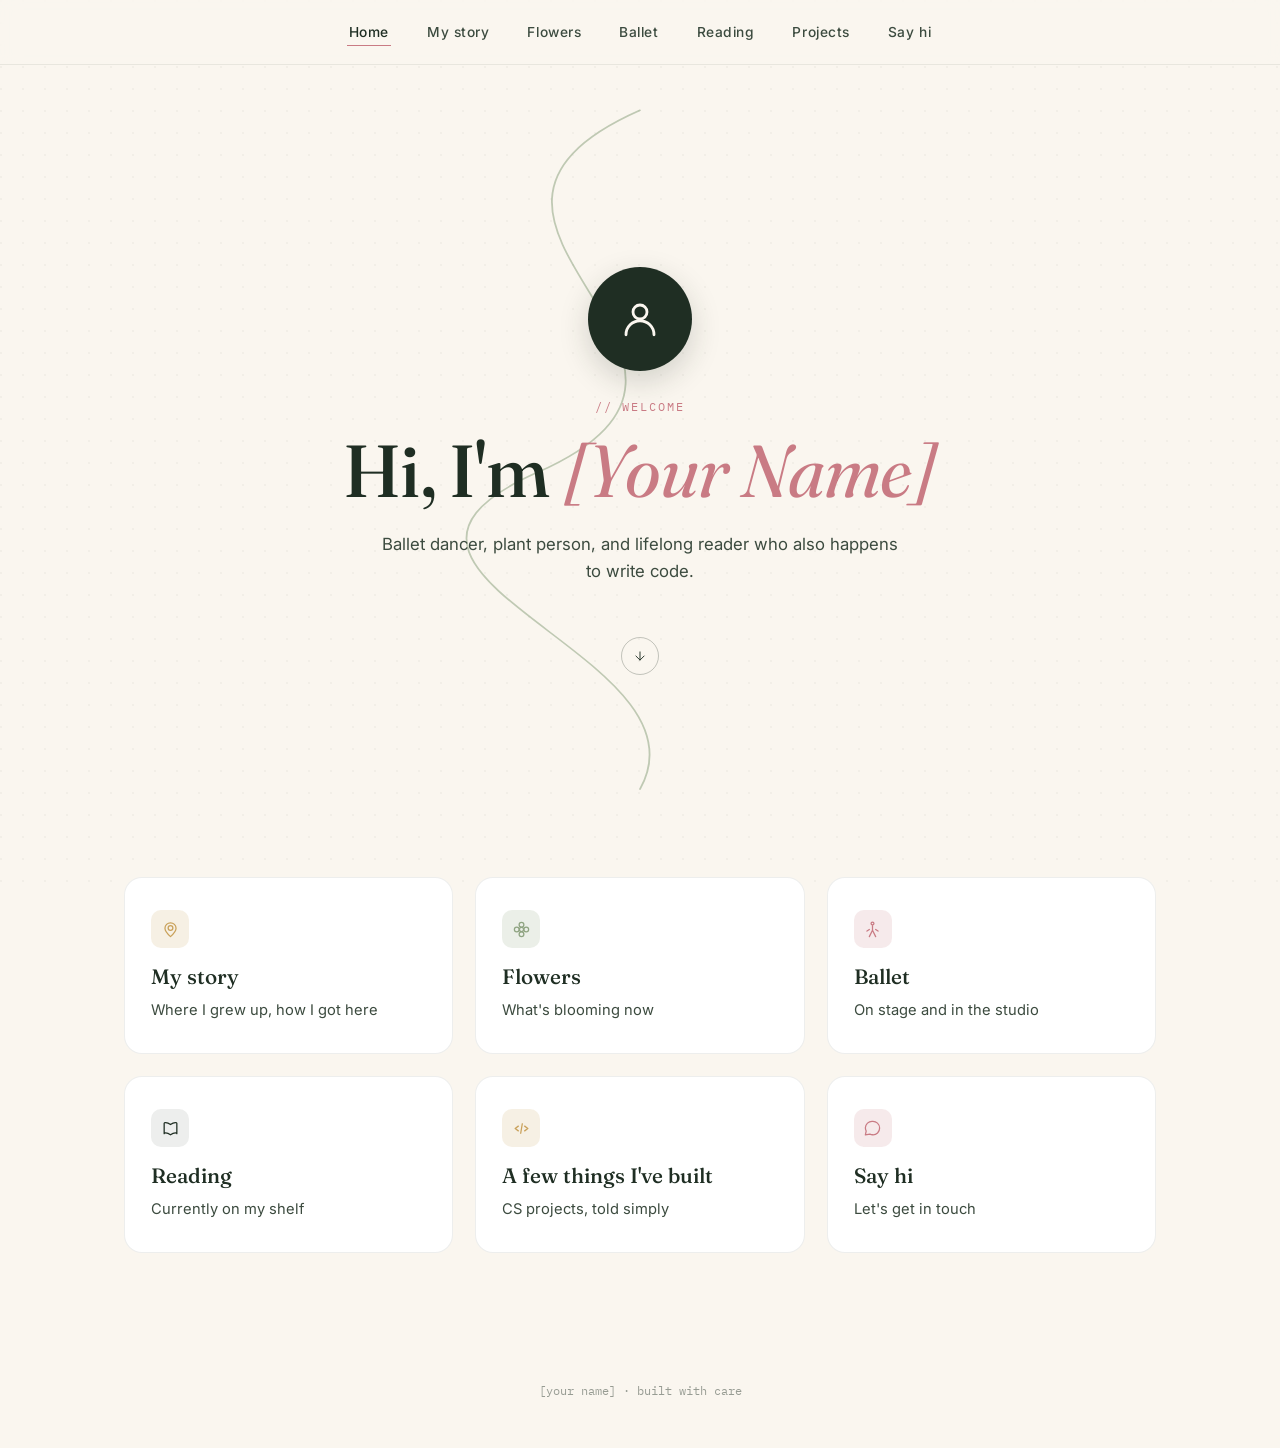
==== homepage/index.html @ a5c93cb5 "Add index.html" ====
<!DOCTYPE html>
<html lang="en">
<head>
<meta charset="UTF-8">
<meta name="viewport" content="width=device-width, initial-scale=1.0">
<title>[Your Name] — Home</title>
<link rel="preconnect" href="https://fonts.googleapis.com">
<link href="https://fonts.googleapis.com/css2?family=Fraunces:ital,opsz,wght@0,9..144,300;0,9..144,500;0,9..144,600;1,9..144,400&family=Inter:wght@400;500;600&family=IBM+Plex+Mono:wght@400;500&display=swap" rel="stylesheet">
<style>
  :root{
    --ink:#1F2E23;
    --paper:#FAF6EF;
    --rose:#C97B84;
    --sage:#8FA482;
    --gold:#C9A15A;
    --ink-soft:#3C4B3F;
  }

  *{margin:0;padding:0;box-sizing:border-box;}

  html{scroll-behavior:smooth;}

  body{
    background:var(--paper);
    color:var(--ink);
    font-family:'Inter',sans-serif;
    -webkit-font-smoothing:antialiased;
    overflow-x:hidden;
  }

  /* subtle paper texture */
  body::before{
    content:"";
    position:fixed;
    inset:0;
    background-image:radial-gradient(circle at 1px 1px, rgba(31,46,35,0.035) 1px, transparent 0);
    background-size:22px 22px;
    pointer-events:none;
    z-index:0;
  }

  a{color:inherit;text-decoration:none;}

  /* NAV */
  nav{
    position:sticky;
    top:0;
    z-index:20;
    display:flex;
    align-items:center;
    justify-content:center;
    gap:clamp(14px,3vw,34px);
    padding:20px 24px;
    background:rgba(250,246,239,0.86);
    backdrop-filter:blur(10px);
    border-bottom:1px solid rgba(31,46,35,0.08);
    flex-wrap:wrap;
  }

  nav a{
    font-size:0.86rem;
    letter-spacing:0.04em;
    font-weight:500;
    color:var(--ink-soft);
    position:relative;
    padding:4px 2px;
    transition:color 0.25s ease;
  }

  nav a.current{color:var(--ink);}

  nav a::after{
    content:"";
    position:absolute;
    left:0; right:0; bottom:-2px;
    height:1px;
    background:var(--rose);
    transform:scaleX(0);
    transform-origin:left;
    transition:transform 0.3s ease;
  }

  nav a:hover::after,
  nav a.current::after{transform:scaleX(1);}

  /* HERO */
  .hero{
    position:relative;
    min-height:88vh;
    display:flex;
    flex-direction:column;
    align-items:center;
    justify-content:center;
    text-align:center;
    padding:80px 24px 60px;
    z-index:1;
  }

  .stem-svg{
    position:absolute;
    top:0; left:0;
    width:100%;
    height:100%;
    z-index:0;
    pointer-events:none;
    opacity:0.55;
  }

  .stem-path{
    fill:none;
    stroke:var(--sage);
    stroke-width:1.4;
    stroke-linecap:round;
    stroke-dasharray:1400;
    stroke-dashoffset:1400;
    animation:draw 2.4s ease forwards 0.3s;
  }

  @keyframes draw{ to { stroke-dashoffset:0; } }

  .avatar{
    width:104px;
    height:104px;
    border-radius:50%;
    background:var(--ink);
    display:flex;
    align-items:center;
    justify-content:center;
    margin-bottom:28px;
    position:relative;
    z-index:1;
    box-shadow:0 10px 30px rgba(31,46,35,0.18);
  }

  .avatar svg{width:42px;height:42px;stroke:var(--paper);}

  .eyebrow{
    font-family:'IBM Plex Mono',monospace;
    font-size:0.72rem;
    letter-spacing:0.18em;
    text-transform:uppercase;
    color:var(--rose);
    margin-bottom:18px;
    position:relative;
    z-index:1;
  }

  h1{
    font-family:'Fraunces',serif;
    font-weight:500;
    font-size:clamp(2.6rem,7vw,4.6rem);
    line-height:1.05;
    letter-spacing:-0.01em;
    position:relative;
    z-index:1;
  }

  h1 em{
    font-style:italic;
    font-weight:400;
    color:var(--rose);
  }

  .tagline{
    max-width:520px;
    margin:22px auto 0;
    font-size:1.05rem;
    line-height:1.6;
    color:var(--ink-soft);
    position:relative;
    z-index:1;
  }

  .scroll-cue{
    margin-top:52px;
    width:38px;
    height:38px;
    border-radius:50%;
    border:1px solid rgba(31,46,35,0.25);
    display:flex;
    align-items:center;
    justify-content:center;
    animation:bob 2.2s ease-in-out infinite;
    position:relative;
    z-index:1;
  }

  @keyframes bob{
    0%,100%{transform:translateY(0);}
    50%{transform:translateY(6px);}
  }

  /* SECTIONS GRID */
  .sections{
    max-width:1080px;
    margin:0 auto;
    padding:20px 24px 100px;
    display:grid;
    grid-template-columns:repeat(3,1fr);
    gap:22px;
    position:relative;
    z-index:1;
  }

  @media (max-width:820px){
    .sections{grid-template-columns:repeat(2,1fr);}
  }
  @media (max-width:560px){
    .sections{grid-template-columns:1fr;}
  }

  .card{
    background:#fff;
    border:1px solid rgba(31,46,35,0.08);
    border-radius:18px;
    padding:32px 26px;
    display:flex;
    flex-direction:column;
    gap:10px;
    transition:transform 0.35s cubic-bezier(.2,.8,.2,1), box-shadow 0.35s ease, border-color 0.35s ease;
  }

  .card:hover{
    transform:translateY(-6px);
    box-shadow:0 18px 34px rgba(31,46,35,0.10);
    border-color:transparent;
  }

  .card .icon{
    width:38px;height:38px;
    display:flex;align-items:center;justify-content:center;
    border-radius:10px;
    margin-bottom:6px;
  }

  .card .icon svg{width:19px;height:19px;}

  .card h3{
    font-family:'Fraunces',serif;
    font-weight:500;
    font-size:1.3rem;
  }

  .card p{
    font-size:0.92rem;
    color:var(--ink-soft);
    line-height:1.5;
  }

  .card.wide{grid-column:span 1;}

  /* per-card accent */
  .c-story .icon{background:rgba(201,161,90,0.16);}
  .c-story .icon svg{stroke:var(--gold);}
  .c-flowers .icon{background:rgba(143,164,130,0.18);}
  .c-flowers .icon svg{stroke:var(--sage);}
  .c-ballet .icon{background:rgba(201,123,132,0.16);}
  .c-ballet .icon svg{stroke:var(--rose);}
  .c-reading .icon{background:rgba(31,46,35,0.08);}
  .c-reading .icon svg{stroke:var(--ink);}
  .c-projects .icon{background:rgba(201,161,90,0.16);}
  .c-projects .icon svg{stroke:var(--gold);}
  .c-hi .icon{background:rgba(201,123,132,0.16);}
  .c-hi .icon svg{stroke:var(--rose);}

  footer{
    text-align:center;
    padding:30px 24px 50px;
    font-family:'IBM Plex Mono',monospace;
    font-size:0.74rem;
    color:rgba(31,46,35,0.45);
    position:relative;
    z-index:1;
  }

  @media (prefers-reduced-motion: reduce){
    .stem-path{animation:none;stroke-dashoffset:0;}
    .scroll-cue{animation:none;}
    html{scroll-behavior:auto;}
  }
</style>
</head>
<body>

<nav>
  <a href="index.html" class="current">Home</a>
  <a href="story.html">My story</a>
  <a href="flowers.html">Flowers</a>
  <a href="ballet.html">Ballet</a>
  <a href="reading.html">Reading</a>
  <a href="projects.html">Projects</a>
  <a href="say-hi.html">Say hi</a>
</nav>

<section class="hero">
  <svg class="stem-svg" viewBox="0 0 1000 700" preserveAspectRatio="none">
    <path class="stem-path" d="M 500 40 C 300 140, 620 260, 420 360 C 240 450, 560 520, 500 640" />
  </svg>

  <div class="avatar">
    <svg viewBox="0 0 24 24" fill="none" stroke-width="1.6" stroke-linecap="round" stroke-linejoin="round">
      <circle cx="12" cy="8" r="4"></circle>
      <path d="M4 21c0-4.4 3.6-8 8-8s8 3.6 8 8"></path>
    </svg>
  </div>

  <p class="eyebrow">// welcome</p>
  <h1>Hi, I'm <em>[Your Name]</em></h1>
  <p class="tagline">Ballet dancer, plant person, and lifelong reader who also happens to write code.</p>

  <div class="scroll-cue">
    <svg width="14" height="14" viewBox="0 0 24 24" fill="none" stroke="#1F2E23" stroke-width="1.6" stroke-linecap="round" stroke-linejoin="round"><path d="M12 5v14M5 12l7 7 7-7"/></svg>
  </div>
</section>

<div class="sections">

  <a class="card c-story" href="story.html">
    <div class="icon"><svg viewBox="0 0 24 24" fill="none" stroke-width="1.6" stroke-linecap="round" stroke-linejoin="round"><circle cx="12" cy="10" r="3"></circle><path d="M12 21c-4-3.5-7-6.8-7-10.5A7 7 0 0 1 19 10.5C19 14.2 16 17.5 12 21z"></path></svg></div>
    <h3>My story</h3>
    <p>Where I grew up, how I got here</p>
  </a>

  <a class="card c-flowers" href="flowers.html">
    <div class="icon"><svg viewBox="0 0 24 24" fill="none" stroke-width="1.6" stroke-linecap="round" stroke-linejoin="round"><circle cx="12" cy="12" r="2.6"></circle><path d="M12 3c1.8 0 3 1.5 3 3s-1.2 3-3 3-3-1.5-3-3 1.2-3 3-3zM12 15c1.8 0 3 1.5 3 3s-1.2 3-3 3-3-1.5-3-3 1.2-3 3-3zM21 12c0 1.8-1.5 3-3 3s-3-1.2-3-3 1.5-3 3-3 3 1.2 3 3zM9 12c0 1.8-1.5 3-3 3s-3-1.2-3-3 1.5-3 3-3 3 1.2 3 3z"></path></svg></div>
    <h3>Flowers</h3>
    <p>What's blooming now</p>
  </a>

  <a class="card c-ballet" href="ballet.html">
    <div class="icon"><svg viewBox="0 0 24 24" fill="none" stroke-width="1.6" stroke-linecap="round" stroke-linejoin="round"><circle cx="12" cy="4.5" r="1.8"></circle><path d="M12 7v6l-4 8M12 13l4 8M8 12l-3 2M16 12l3 2"></path></svg></div>
    <h3>Ballet</h3>
    <p>On stage and in the studio</p>
  </a>

  <a class="card c-reading" href="reading.html">
    <div class="icon"><svg viewBox="0 0 24 24" fill="none" stroke-width="1.6" stroke-linecap="round" stroke-linejoin="round"><path d="M4 5.5C4 5 4.5 4.5 6 4.5c2 0 4 1 6 2.5 2-1.5 4-2.5 6-2.5 1.5 0 2 .5 2 1v13c0-.5-.5-1-2-1-2 0-4 1-6 2.5-2-1.5-4-2.5-6-2.5-1.5 0-2 .5-2 1z"></path></svg></div>
    <h3>Reading</h3>
    <p>Currently on my shelf</p>
  </a>

  <a class="card c-projects" href="projects.html">
    <div class="icon"><svg viewBox="0 0 24 24" fill="none" stroke-width="1.6" stroke-linecap="round" stroke-linejoin="round"><path d="M8 9l-4 3 4 3M16 9l4 3-4 3M13 6l-2 12"></path></svg></div>
    <h3>A few things I've built</h3>
    <p>CS projects, told simply</p>
  </a>

  <a class="card c-hi" href="say-hi.html">
    <div class="icon"><svg viewBox="0 0 24 24" fill="none" stroke-width="1.6" stroke-linecap="round" stroke-linejoin="round"><path d="M21 11.5a8.4 8.4 0 0 1-8.8 8.4 8.6 8.6 0 0 1-3.5-.8L3 20l1-4.8a8.4 8.4 0 0 1-1-4A8.4 8.4 0 0 1 11.8 3a8.5 8.5 0 0 1 9.2 8.5z"></path></svg></div>
    <h3>Say hi</h3>
    <p>Let's get in touch</p>
  </a>

</div>

<footer>[your name] · built with care</footer>

</body>
</html>
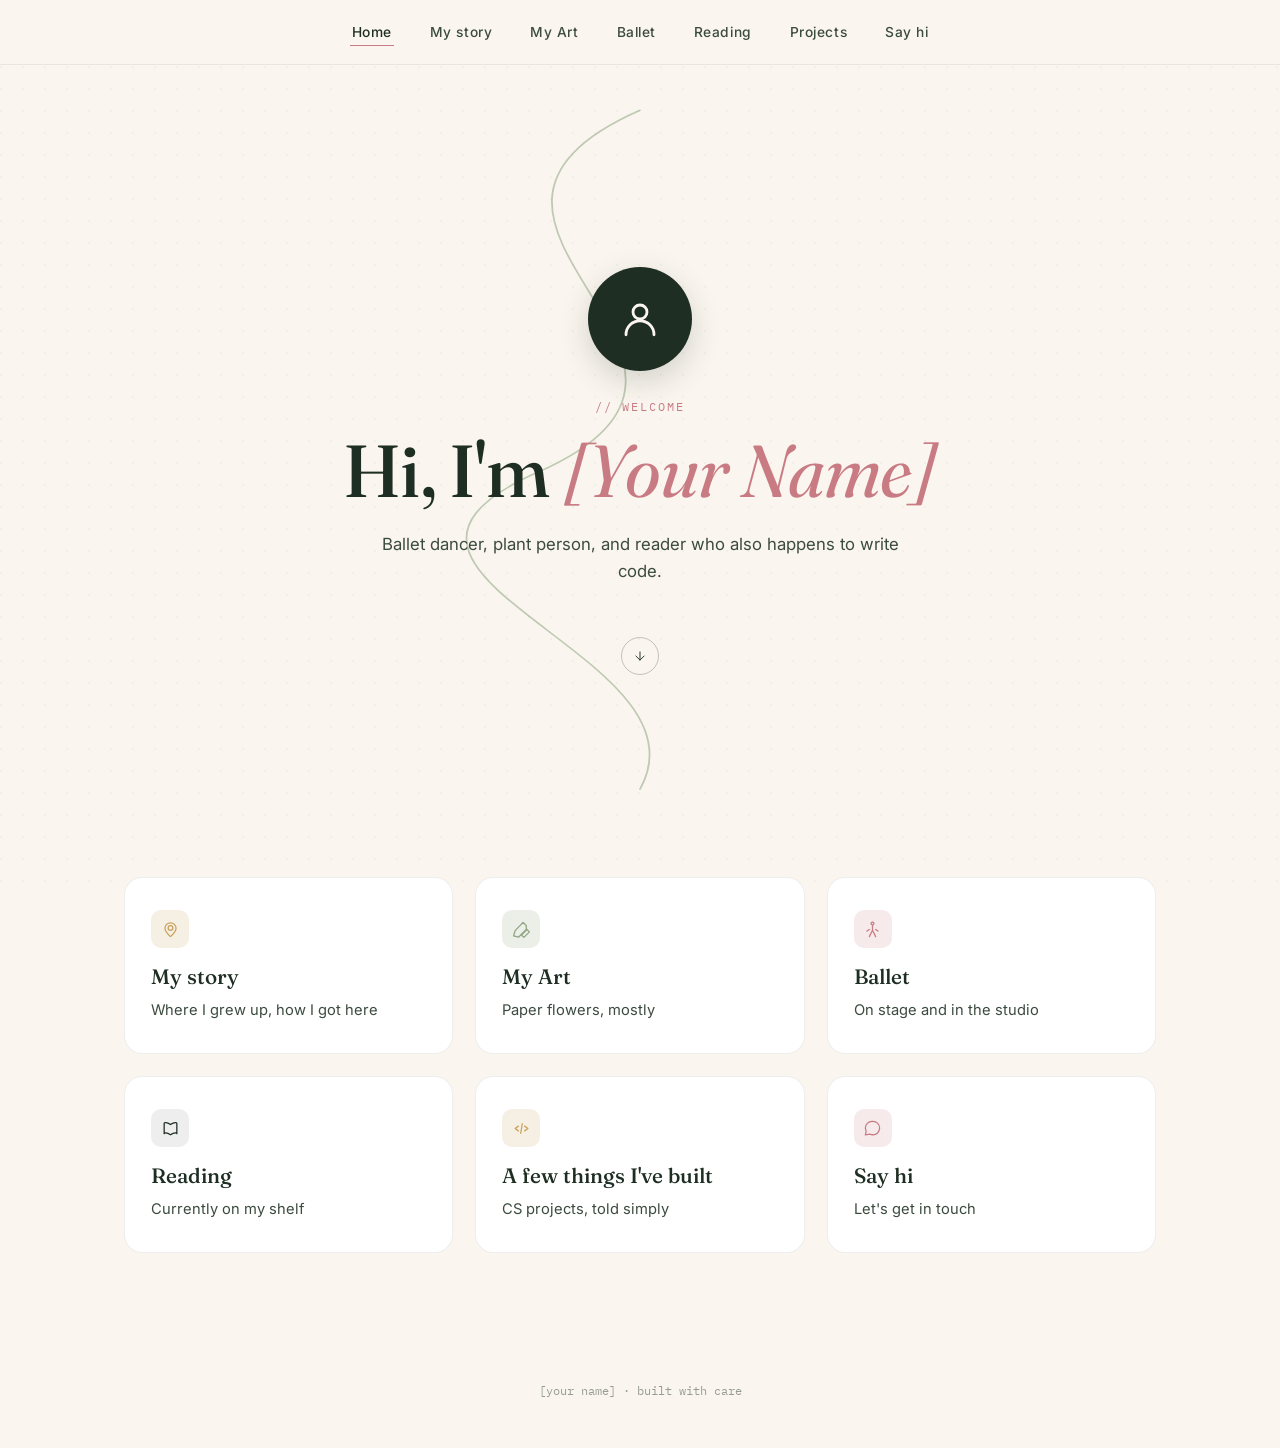
==== commit 8e65093b: "Rename Flowers to My Art, fix reading backstory" ====
--- a/homepage/index.html
+++ b/homepage/index.html
@@ -6,83 +6,8 @@
 <title>[Your Name] — Home</title>
 <link rel="preconnect" href="https://fonts.googleapis.com">
 <link href="https://fonts.googleapis.com/css2?family=Fraunces:ital,opsz,wght@0,9..144,300;0,9..144,500;0,9..144,600;1,9..144,400&family=Inter:wght@400;500;600&family=IBM+Plex+Mono:wght@400;500&display=swap" rel="stylesheet">
+<link rel="stylesheet" href="style.css">
 <style>
-  :root{
-    --ink:#1F2E23;
-    --paper:#FAF6EF;
-    --rose:#C97B84;
-    --sage:#8FA482;
-    --gold:#C9A15A;
-    --ink-soft:#3C4B3F;
-  }
-
-  *{margin:0;padding:0;box-sizing:border-box;}
-
-  html{scroll-behavior:smooth;}
-
-  body{
-    background:var(--paper);
-    color:var(--ink);
-    font-family:'Inter',sans-serif;
-    -webkit-font-smoothing:antialiased;
-    overflow-x:hidden;
-  }
-
-  /* subtle paper texture */
-  body::before{
-    content:"";
-    position:fixed;
-    inset:0;
-    background-image:radial-gradient(circle at 1px 1px, rgba(31,46,35,0.035) 1px, transparent 0);
-    background-size:22px 22px;
-    pointer-events:none;
-    z-index:0;
-  }
-
-  a{color:inherit;text-decoration:none;}
-
-  /* NAV */
-  nav{
-    position:sticky;
-    top:0;
-    z-index:20;
-    display:flex;
-    align-items:center;
-    justify-content:center;
-    gap:clamp(14px,3vw,34px);
-    padding:20px 24px;
-    background:rgba(250,246,239,0.86);
-    backdrop-filter:blur(10px);
-    border-bottom:1px solid rgba(31,46,35,0.08);
-    flex-wrap:wrap;
-  }
-
-  nav a{
-    font-size:0.86rem;
-    letter-spacing:0.04em;
-    font-weight:500;
-    color:var(--ink-soft);
-    position:relative;
-    padding:4px 2px;
-    transition:color 0.25s ease;
-  }
-
-  nav a.current{color:var(--ink);}
-
-  nav a::after{
-    content:"";
-    position:absolute;
-    left:0; right:0; bottom:-2px;
-    height:1px;
-    background:var(--rose);
-    transform:scaleX(0);
-    transform-origin:left;
-    transition:transform 0.3s ease;
-  }
-
-  nav a:hover::after,
-  nav a.current::after{transform:scaleX(1);}
-
   /* HERO */
   .hero{
     position:relative;
@@ -263,20 +188,9 @@
   .c-hi .icon{background:rgba(201,123,132,0.16);}
   .c-hi .icon svg{stroke:var(--rose);}
 
-  footer{
-    text-align:center;
-    padding:30px 24px 50px;
-    font-family:'IBM Plex Mono',monospace;
-    font-size:0.74rem;
-    color:rgba(31,46,35,0.45);
-    position:relative;
-    z-index:1;
-  }
-
   @media (prefers-reduced-motion: reduce){
     .stem-path{animation:none;stroke-dashoffset:0;}
     .scroll-cue{animation:none;}
-    html{scroll-behavior:auto;}
   }
 </style>
 </head>
@@ -285,7 +199,7 @@
 <nav>
   <a href="index.html" class="current">Home</a>
   <a href="story.html">My story</a>
-  <a href="flowers.html">Flowers</a>
+  <a href="art.html">My Art</a>
   <a href="ballet.html">Ballet</a>
   <a href="reading.html">Reading</a>
   <a href="projects.html">Projects</a>
@@ -306,7 +220,7 @@
 
   <p class="eyebrow">// welcome</p>
   <h1>Hi, I'm <em>[Your Name]</em></h1>
-  <p class="tagline">Ballet dancer, plant person, and lifelong reader who also happens to write code.</p>
+  <p class="tagline">Ballet dancer, plant person, and reader who also happens to write code.</p>
 
   <div class="scroll-cue">
     <svg width="14" height="14" viewBox="0 0 24 24" fill="none" stroke="#1F2E23" stroke-width="1.6" stroke-linecap="round" stroke-linejoin="round"><path d="M12 5v14M5 12l7 7 7-7"/></svg>
@@ -321,10 +235,10 @@
     <p>Where I grew up, how I got here</p>
   </a>
 
-  <a class="card c-flowers" href="flowers.html">
-    <div class="icon"><svg viewBox="0 0 24 24" fill="none" stroke-width="1.6" stroke-linecap="round" stroke-linejoin="round"><circle cx="12" cy="12" r="2.6"></circle><path d="M12 3c1.8 0 3 1.5 3 3s-1.2 3-3 3-3-1.5-3-3 1.2-3 3-3zM12 15c1.8 0 3 1.5 3 3s-1.2 3-3 3-3-1.5-3-3 1.2-3 3-3zM21 12c0 1.8-1.5 3-3 3s-3-1.2-3-3 1.5-3 3-3 3 1.2 3 3zM9 12c0 1.8-1.5 3-3 3s-3-1.2-3-3 1.5-3 3-3 3 1.2 3 3z"></path></svg></div>
-    <h3>Flowers</h3>
-    <p>What's blooming now</p>
+  <a class="card c-flowers" href="art.html">
+    <div class="icon"><svg viewBox="0 0 24 24" fill="none" stroke-width="1.6" stroke-linecap="round" stroke-linejoin="round"><path d="M12 19l7-7 3 3-7 7-3-3zM18 12l-9.5 9.5L2 20l2-6.5L14 3l4 4z"></path></svg></div>
+    <h3>My Art</h3>
+    <p>Paper flowers, mostly</p>
   </a>
 
   <a class="card c-ballet" href="ballet.html">
--- a/homepage/style.css
+++ b/homepage/style.css
@@ -0,0 +1,150 @@
+/* ============================================
+   Shared stylesheet — used by every page.
+   Page-specific styles stay in each file's own
+   <style> block, loaded after this one.
+   ============================================ */
+
+:root{
+  --ink:#1F2E23;
+  --paper:#FAF6EF;
+  --rose:#C97B84;
+  --sage:#8FA482;
+  --gold:#C9A15A;
+  --ink-soft:#3C4B3F;
+}
+
+*{margin:0;padding:0;box-sizing:border-box;}
+
+html{scroll-behavior:smooth;}
+
+body{
+  background:var(--paper);
+  color:var(--ink);
+  font-family:'Inter',sans-serif;
+  -webkit-font-smoothing:antialiased;
+  overflow-x:hidden;
+}
+
+/* subtle paper texture, used on every page */
+body::before{
+  content:"";
+  position:fixed;
+  inset:0;
+  background-image:radial-gradient(circle at 1px 1px, rgba(31,46,35,0.035) 1px, transparent 0);
+  background-size:22px 22px;
+  pointer-events:none;
+  z-index:0;
+}
+
+a{color:inherit;text-decoration:none;}
+
+/* NAV — identical on every page */
+nav{
+  position:sticky;
+  top:0;
+  z-index:20;
+  display:flex;
+  align-items:center;
+  justify-content:center;
+  gap:clamp(14px,3vw,34px);
+  padding:20px 24px;
+  background:rgba(250,246,239,0.86);
+  backdrop-filter:blur(10px);
+  border-bottom:1px solid rgba(31,46,35,0.08);
+  flex-wrap:wrap;
+}
+
+nav a{
+  font-size:0.86rem;
+  letter-spacing:0.04em;
+  font-weight:500;
+  color:var(--ink-soft);
+  position:relative;
+  padding:4px 2px;
+  transition:color 0.25s ease;
+}
+
+nav a.current{color:var(--ink);}
+
+nav a::after{
+  content:"";
+  position:absolute;
+  left:0; right:0; bottom:-2px;
+  height:1px;
+  background:var(--rose);
+  transform:scaleX(0);
+  transform-origin:left;
+  transition:transform 0.3s ease;
+}
+
+nav a:hover::after,
+nav a.current::after{transform:scaleX(1);}
+
+/* Shared page-header pattern (My story / Flowers / Ballet / Reading / Projects) */
+.page-head{
+  max-width:720px;
+  margin:0 auto;
+  padding:80px 24px 20px;
+  text-align:center;
+  position:relative;
+  z-index:1;
+}
+
+.eyebrow{
+  font-family:'IBM Plex Mono',monospace;
+  font-size:0.72rem;
+  letter-spacing:0.18em;
+  text-transform:uppercase;
+  margin-bottom:16px;
+  color:var(--rose); /* default; individual pages override this color */
+}
+
+.page-head h1{
+  font-family:'Fraunces',serif;
+  font-weight:500;
+  font-size:clamp(2.2rem,5.5vw,3.4rem);
+  line-height:1.1;
+  letter-spacing:-0.01em;
+}
+
+.page-sub{
+  max-width:480px;
+  margin:18px auto 0;
+  font-size:1.02rem;
+  line-height:1.65;
+  color:var(--ink-soft);
+}
+
+.placeholder{color:var(--rose);font-style:italic;}
+
+/* Shared "note to self" placeholder-flag box */
+.note{
+  margin:60px auto 90px;
+  padding:0 24px;
+}
+
+.note-box{
+  background:#fff;
+  border:1px dashed rgba(201,161,90,0.5);
+  border-radius:14px;
+  padding:20px 22px;
+  font-family:'IBM Plex Mono',monospace;
+  font-size:0.82rem;
+  line-height:1.6;
+  color:var(--ink-soft);
+  text-align:left;
+}
+
+footer{
+  text-align:center;
+  padding:30px 24px 50px;
+  font-family:'IBM Plex Mono',monospace;
+  font-size:0.74rem;
+  color:rgba(31,46,35,0.45);
+  position:relative;
+  z-index:1;
+}
+
+@media (prefers-reduced-motion: reduce){
+  html{scroll-behavior:auto;}
+}
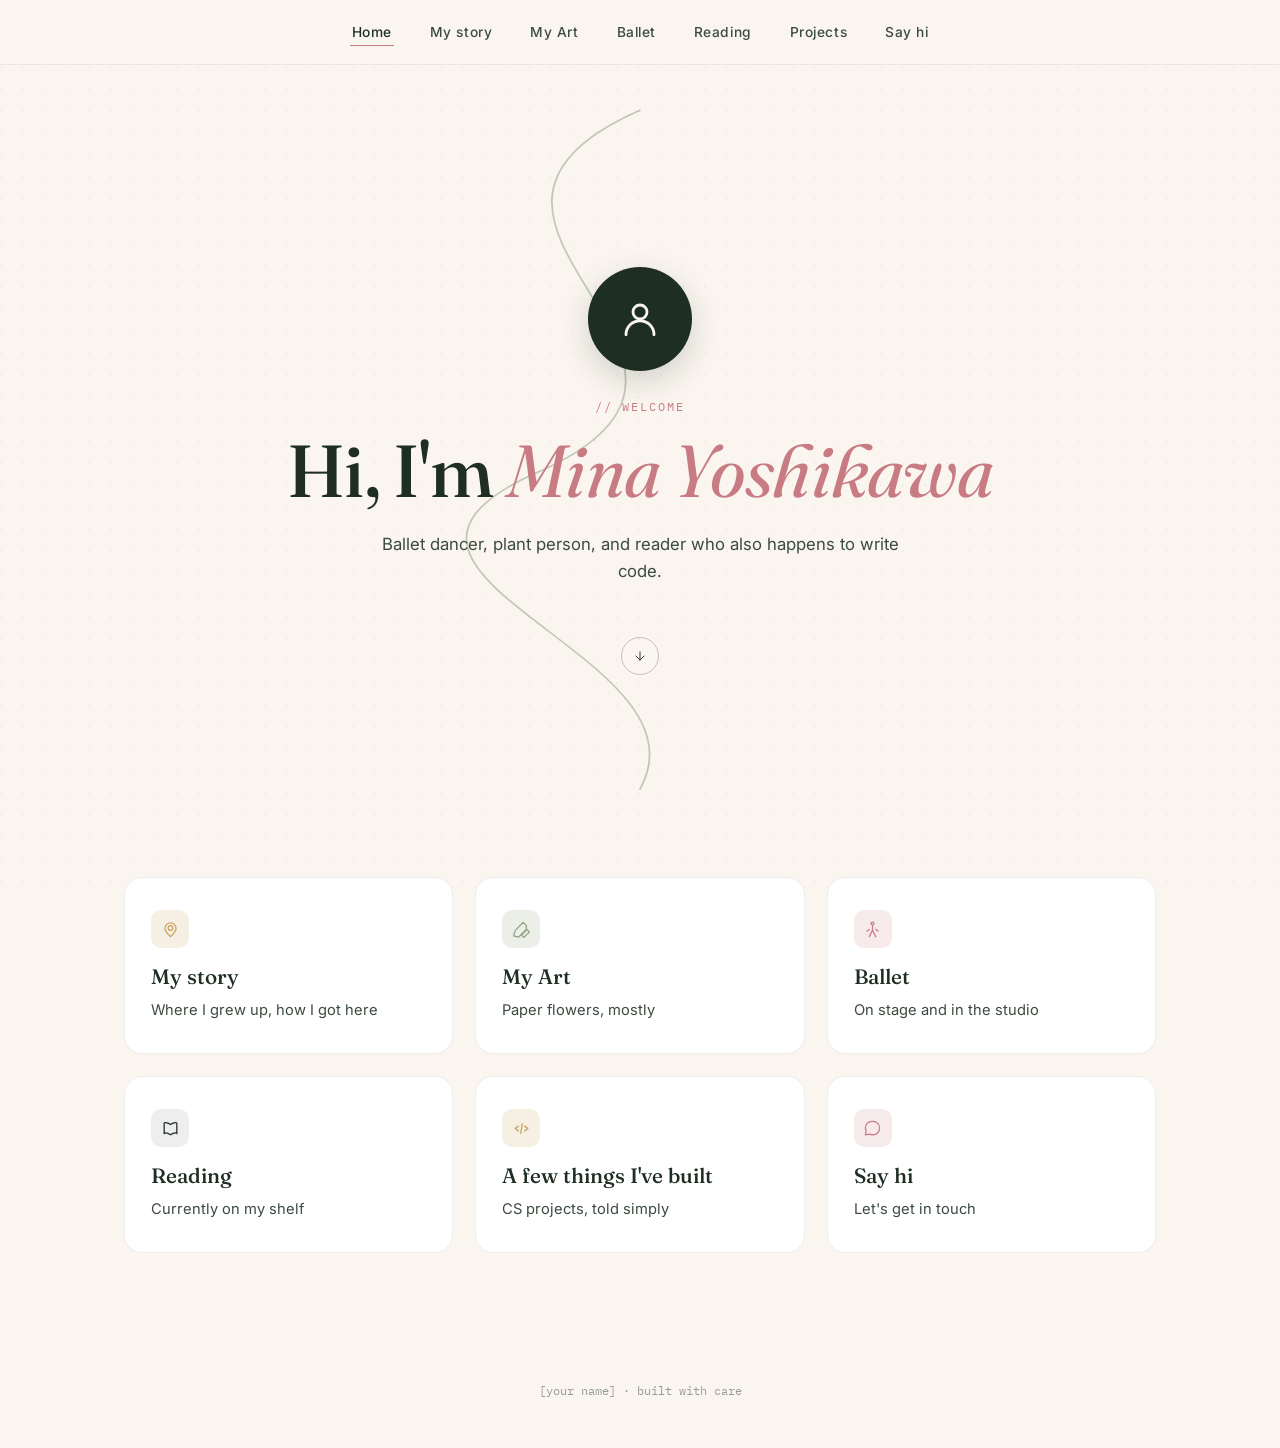
==== commit 71b8e4f5: "Fill in real ballet history" ====
--- a/homepage/index.html
+++ b/homepage/index.html
@@ -219,7 +219,7 @@
   </div>
 
   <p class="eyebrow">// welcome</p>
-  <h1>Hi, I'm <em>[Your Name]</em></h1>
+  <h1>Hi, I'm <em>Mina Yoshikawa</em></h1>
   <p class="tagline">Ballet dancer, plant person, and reader who also happens to write code.</p>
 
   <div class="scroll-cue">
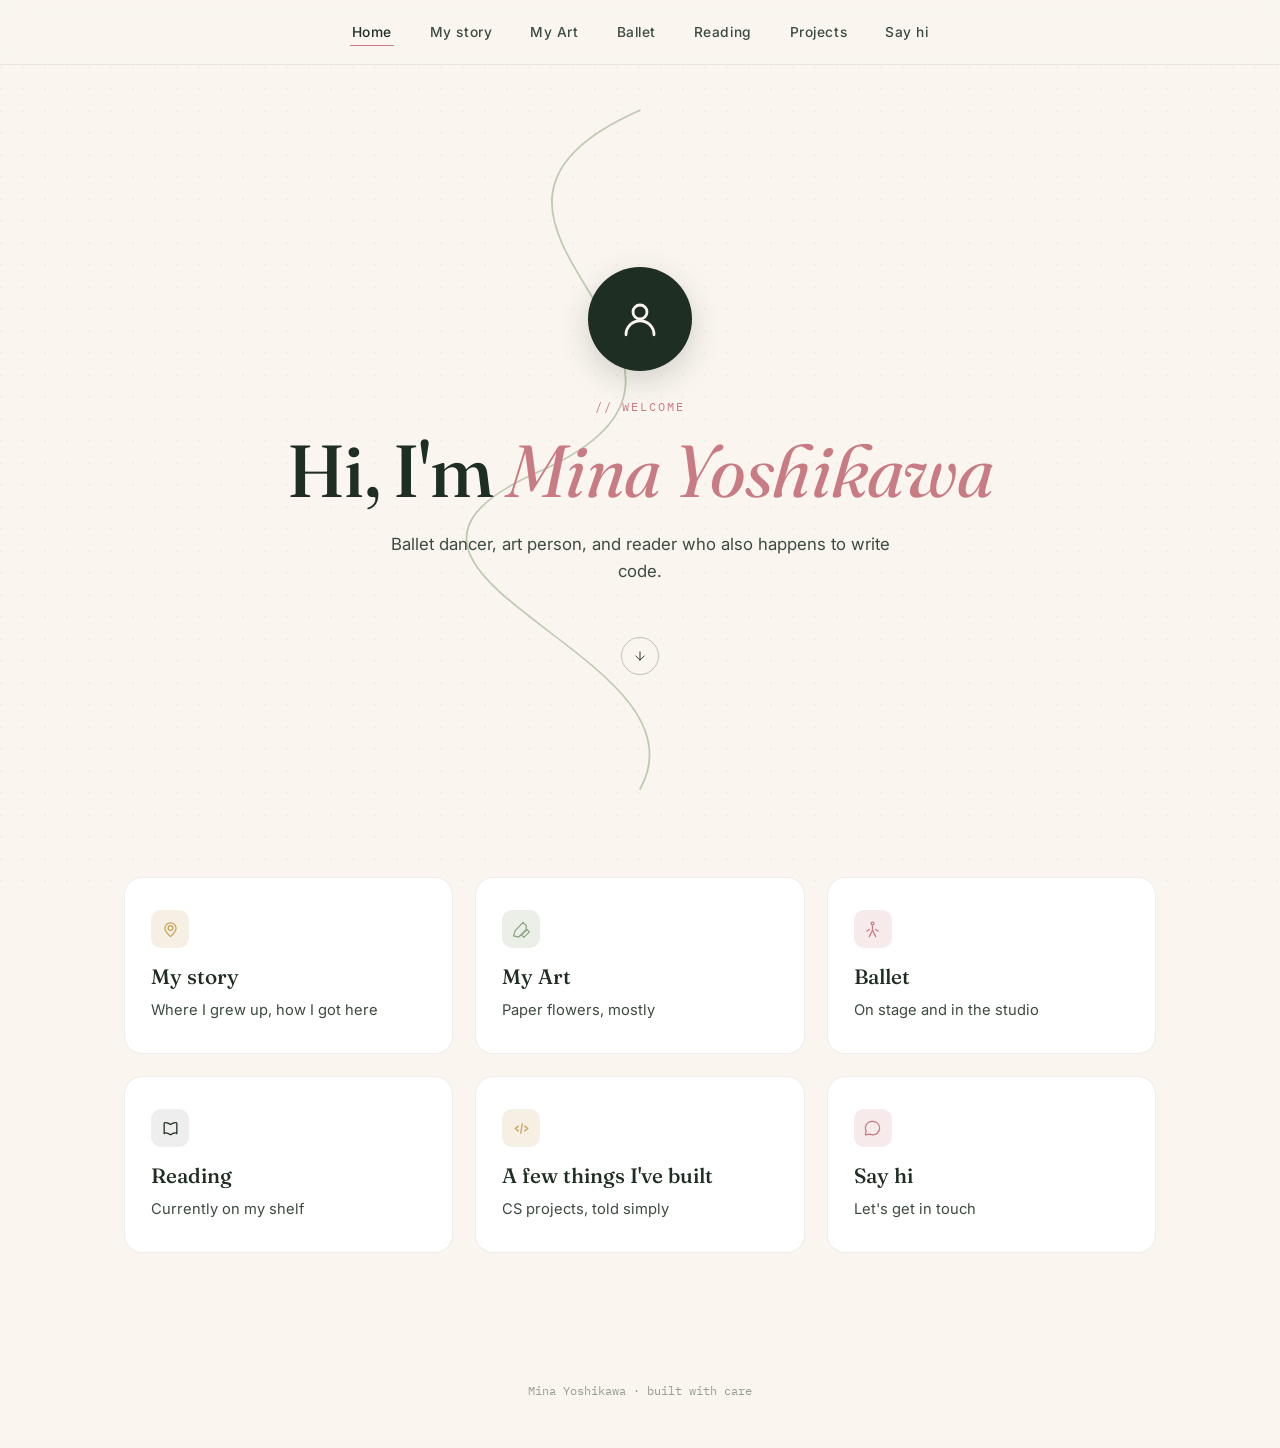
==== commit 5ca82816: "Add real ballet media to timeline. Still need to fix the image frames." ====
--- a/homepage/index.html
+++ b/homepage/index.html
@@ -220,7 +220,7 @@
 
   <p class="eyebrow">// welcome</p>
   <h1>Hi, I'm <em>Mina Yoshikawa</em></h1>
-  <p class="tagline">Ballet dancer, plant person, and reader who also happens to write code.</p>
+  <p class="tagline">Ballet dancer, art person, and reader who also happens to write code.</p>
 
   <div class="scroll-cue">
     <svg width="14" height="14" viewBox="0 0 24 24" fill="none" stroke="#1F2E23" stroke-width="1.6" stroke-linecap="round" stroke-linejoin="round"><path d="M12 5v14M5 12l7 7 7-7"/></svg>
@@ -267,7 +267,7 @@
 
 </div>
 
-<footer>[your name] · built with care</footer>
+<footer>Mina Yoshikawa · built with care</footer>
 
 </body>
 </html>
